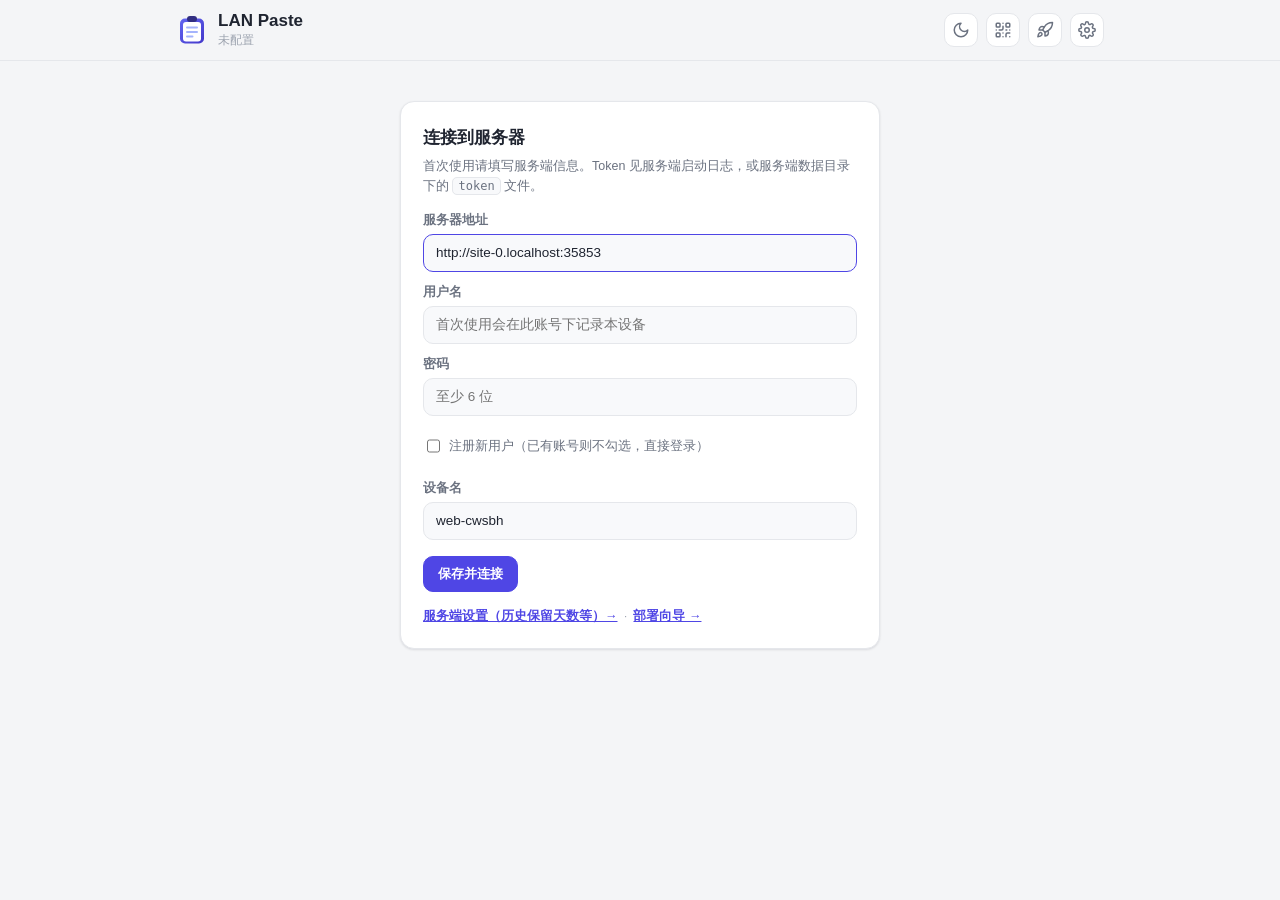
==== server/web/index.html @ 65677510 "LAN Paste v0.4.3：局域网剪贴板同步工具 服务端：Go 单二进制，REST + WebSocket 实时推送，内存/PostgreSQL/MySQL 三存储， 内嵌网页端（历史流 / 部" ====
<!doctype html>
<html lang="zh-CN">
<head>
  <meta charset="utf-8">
  <meta name="viewport" content="width=device-width, initial-scale=1, viewport-fit=cover">
  <title>LAN Paste — 局域网剪贴板同步</title>
  <meta name="description" content="LAN Paste Web 前端：局域网内跨设备剪贴板同步（兜底 UI + PWA）">
  <meta name="theme-color" content="#4f46e5">
  <link rel="icon" href="icon.svg" type="image/svg+xml">
  <link rel="apple-touch-icon" href="icon.svg">
  <link rel="manifest" href="manifest.webmanifest">
  <meta name="apple-mobile-web-app-capable" content="yes">
  <meta name="apple-mobile-web-app-title" content="LAN Paste">
  <meta name="apple-mobile-web-app-status-bar-style" content="default">
  <link rel="stylesheet" href="style.css">
  <script>
    // 主题预置：在样式渲染前确定深浅色，避免深色用户看到白屏闪烁
    (function () {
      try {
        var t = localStorage.getItem('lanpaste.theme');
        if (t !== 'light' && t !== 'dark') {
          t = matchMedia('(prefers-color-scheme: dark)').matches ? 'dark' : 'light';
        }
        document.documentElement.setAttribute('data-theme', t);
      } catch (e) { /* ignore */ }
    })();
  </script>
  <script type="module" src="app.js"></script>
</head>
<body>
  <header class="topbar">
    <div class="topbar-inner">
      <div class="brand">
        <img class="brand-icon" src="icon.svg" alt="">
        <div class="brand-text">
          <h1>LAN Paste</h1>
          <p id="deviceLabel" title="">未配置</p>
        </div>
      </div>
      <div class="topbar-actions">
        <span id="connPill" class="pill pill-offline" hidden><i class="dot"></i><span id="connText">已断开</span></span>
        <button id="themeBtn" class="icon-btn" type="button" title="切换深色 / 浅色" aria-label="切换主题">
          <svg class="i-moon" viewBox="0 0 24 24" fill="none" stroke="currentColor" stroke-width="2" stroke-linecap="round" stroke-linejoin="round" aria-hidden="true"><path d="M12 3a6 6 0 0 0 9 9 9 9 0 1 1-9-9Z"/></svg>
          <svg class="i-sun" viewBox="0 0 24 24" fill="none" stroke="currentColor" stroke-width="2" stroke-linecap="round" stroke-linejoin="round" aria-hidden="true"><circle cx="12" cy="12" r="4"/><path d="M12 2v2M12 20v2m-7.07-15.07 1.41 1.41m11.32 11.32 1.41 1.41M2 12h2m16 0h2M4.93 19.07l1.41-1.41M17.66 6.34l1.41-1.41"/></svg>
        </button>
        <button id="qrBtn" class="icon-btn" type="button" title="手机扫码接入(二维码含地址与 Token)" aria-label="手机扫码接入">
          <svg viewBox="0 0 24 24" fill="none" stroke="currentColor" stroke-width="2" stroke-linecap="round" stroke-linejoin="round" aria-hidden="true"><rect width="5" height="5" x="3" y="3" rx="1"/><rect width="5" height="5" x="16" y="3" rx="1"/><rect width="5" height="5" x="3" y="16" rx="1"/><path d="M21 16h-3a2 2 0 0 0-2 2v3"/><path d="M21 21h.01"/><path d="M12 7v3a2 2 0 0 1-2 2H7"/><path d="M3 12h.01"/><path d="M12 3h.01"/><path d="M12 16h.01"/><path d="M16 12h1"/><path d="M21 12h.01"/><path d="M12 21h.01"/></svg>
        </button>
        <button id="wizardBtn" class="icon-btn" type="button" title="服务器部署向导（存储 / 端口 / Token）" aria-label="部署向导">
          <svg viewBox="0 0 24 24" fill="none" stroke="currentColor" stroke-width="2" stroke-linecap="round" stroke-linejoin="round" aria-hidden="true"><path d="M4.5 16c-1.5 1.26-2 5-2 5s3.74-.5 5-2c.71-.84.7-2.13-.09-2.91a2.18 2.18 0 0 0-2.91-.09z"/><path d="m12 15-3-3a22 22 0 0 1 2-3.95A12.88 12.88 0 0 1 22 2c0 2.72-.78 7.5-6 11a22.35 22.35 0 0 1-4 2z"/><path d="M9 12H4s.55-3.03 2-4c1.62-1.08 5 0 5 0"/><path d="M12 15v5s3.03-.55 4-2c1.08-1.62 0-5 0-5"/></svg>
        </button>
        <button id="settingsBtn" class="icon-btn" type="button" title="本机设置（服务器地址 / Token / 设备名）" aria-label="设置">
          <svg viewBox="0 0 24 24" fill="none" stroke="currentColor" stroke-width="2" stroke-linecap="round" stroke-linejoin="round" aria-hidden="true"><circle cx="12" cy="12" r="3"/><path d="M19.4 15a1.65 1.65 0 0 0 .33 1.82l.06.06a2 2 0 1 1-2.83 2.83l-.06-.06a1.65 1.65 0 0 0-1.82-.33 1.65 1.65 0 0 0-1 1.51V21a2 2 0 1 1-4 0v-.09a1.65 1.65 0 0 0-1-1.51 1.65 1.65 0 0 0-1.82.33l-.06.06a2 2 0 1 1-2.83-2.83l.06-.06a1.65 1.65 0 0 0 .33-1.82 1.65 1.65 0 0 0-1.51-1H3a2 2 0 1 1 0-4h.09a1.65 1.65 0 0 0 1.51-1 1.65 1.65 0 0 0-.33-1.82l-.06-.06a2 2 0 1 1 2.83-2.83l.06.06a1.65 1.65 0 0 0 1.82.33h.01a1.65 1.65 0 0 0 1-1.51V3a2 2 0 1 1 4 0v.09a1.65 1.65 0 0 0 1 1.51h.01a1.65 1.65 0 0 0 1.82-.33l.06-.06a2 2 0 1 1 2.83 2.83l-.06.06a1.65 1.65 0 0 0-.33 1.82v.01a1.65 1.65 0 0 0 1.51 1H21a2 2 0 1 1 0 4h-.09a1.65 1.65 0 0 0-1.51 1z"/></svg>
        </button>
      </div>
    </div>
  </header>

  <div id="statusBar" class="statusbar" hidden><span id="statusText"></span></div>

  <main class="container">
    <!-- 首次访问 / 修改配置（本机连接信息） -->
    <section id="setupCard" class="card setup" hidden>
      <h2>连接到服务器</h2>
      <p class="hint">首次使用请填写服务端信息。Token 见服务端启动日志，或服务端数据目录下的 <code>token</code> 文件。</p>
      <form id="setupForm" novalidate>
        <label for="serverInput">服务器地址</label>
        <input id="serverInput" type="text" inputmode="url" autocomplete="off" spellcheck="false" placeholder="http://192.168.1.10:8080">
        <label for="usernameInput">用户名</label>
        <input id="usernameInput" type="text" autocomplete="username" spellcheck="false" placeholder="首次使用会在此账号下记录本设备">
        <label for="passwordInput">密码</label>
        <input id="passwordInput" type="password" autocomplete="current-password" placeholder="至少 6 位">
        <label style="display:flex;align-items:center;gap:6px;font-weight:500;margin-top:8px">
          <input id="registerCheck" type="checkbox" style="width:auto;accent-color:var(--accent)">
          注册新用户（已有账号则不勾选，直接登录）
        </label>
        <label for="deviceInput">设备名</label>
        <input id="deviceInput" type="text" maxlength="32" autocomplete="off" spellcheck="false">
        <p id="setupError" class="error" hidden></p>
        <div class="form-actions">
          <button type="submit" class="btn primary" id="saveConnectBtn">保存并连接</button>
          <button type="button" id="cancelSetup" class="btn ghost" hidden>取消</button>
        </div>
        <p class="fine">
          <a class="linklike" id="srvSettingsLink" href="settings.html">服务端设置（历史保留天数等）→</a>
          &nbsp;·&nbsp;
          <a class="linklike" href="setup.html">部署向导 →</a>
        </p>
      </form>
    </section>

    <!-- 主界面 -->
    <section id="mainUI" hidden>
      <section class="card composer">
        <label class="composer-label" for="editor">输入文本，同步到局域网其他设备；图片可直接粘贴</label>
        <textarea id="editor" autofocus autocapitalize="off" spellcheck="false" placeholder="在这里输入文本，然后点「同步」；&#10;在页面任意位置按 Ctrl / ⌘ + V，可直接上传文本或图片。"></textarea>
        <div class="composer-foot">
          <span class="kbd-hint"><kbd>Ctrl / ⌘</kbd>+<kbd>Enter</kbd> 同步 · <kbd>Ctrl / ⌘</kbd>+<kbd>V</kbd> 直接上传文本或图片</span>
          <button id="syncBtn" class="btn primary" type="button">同步</button>
        </div>
      </section>

      <section class="toolbar">
        <div class="seg" id="seg">
          <button type="button" data-f="all" class="active">全部<b id="cAll"></b></button>
          <button type="button" data-f="text">文本<b id="cText"></b></button>
          <button type="button" data-f="image">图片<b id="cImg"></b></button>
        </div>
        <div class="search">
          <svg viewBox="0 0 24 24" fill="none" stroke="currentColor" stroke-width="2" stroke-linecap="round" aria-hidden="true"><circle cx="11" cy="11" r="8"/><path d="m21 21-4.3-4.3"/></svg>
          <input id="searchInput" type="search" placeholder="搜索剪贴板历史…" autocomplete="off">
        </div>
        <button id="refreshBtn" class="icon-btn" type="button" title="刷新列表" aria-label="刷新列表">
          <svg viewBox="0 0 24 24" fill="none" stroke="currentColor" stroke-width="2" stroke-linecap="round" stroke-linejoin="round" aria-hidden="true"><polyline points="23 4 23 10 17 10"/><path d="M20.49 15a9 9 0 1 1-2.12-9.36L23 10"/></svg>
        </button>
      </section>

      <div id="listLoading" class="loading" hidden>加载中…</div>
      <div id="emptyHint" class="empty" hidden>
        <svg viewBox="0 0 24 24" fill="none" stroke="currentColor" stroke-width="1.6" stroke-linecap="round" stroke-linejoin="round" aria-hidden="true"><path d="M22 12h-6l-2 3h-4l-2-3H2"/><path d="M5.45 5.11 2 12v6a2 2 0 0 0 2 2h16a2 2 0 0 0 2-2v-6l-3.45-6.89A2 2 0 0 0 16.76 4H7.24a2 2 0 0 0-1.79 1.11z"/></svg>
        <p class="empty-title">还没有同步记录</p>
        <p class="empty-desc">在其他设备复制文字或图片，内容会自动出现在这里；<br>也可以用上方输入框发送第一条内容。</p>
      </div>
      <div id="noMatch" class="empty" hidden>
        <svg viewBox="0 0 24 24" fill="none" stroke="currentColor" stroke-width="1.6" stroke-linecap="round" stroke-linejoin="round" aria-hidden="true"><circle cx="11" cy="11" r="8"/><path d="m21 21-4.3-4.3"/><path d="M8 11h6"/></svg>
        <p class="empty-title">没有匹配的内容</p>
        <p class="empty-desc">试试其他关键词，或切换筛选条件。</p>
      </div>
      <div id="groups"></div>
    </section>
  </main>

  <!-- 图片灯箱 -->
  <div id="lightbox" class="lightbox" hidden>
    <figure>
      <img id="lightboxImg" alt="剪贴板图片">
      <figcaption id="lightboxMeta"></figcaption>
    </figure>
  </div>

  <div id="toasts" class="toasts" aria-live="polite"></div>
</body>
</html>
---- server/web/style.css ----
/*
 * style.css — LAN Paste Web v2（浅色 / 深色双主题、系统字体栈、圆角卡片、移动端优先）
 * 同一份样式供 index.html（主界面）与 setup.html（部署向导）共用。
 */

:root {
  --bg: #f4f5f7;
  --card: #ffffff;
  --card-2: #f8f9fb;
  --border: #e5e7eb;
  --text: #1f2430;
  --text-2: #6b7280;
  --text-3: #9ca3af;
  --accent: #4f46e5;
  --accent-hover: #4338ca;
  --accent-soft: #eef2ff;
  --on-accent: #ffffff;
  --danger: #dc2626;
  --ok: #059669;
  --ok-soft: #e7f6f0;
  --warn: #d97706;
  --radius: 14px;
  --shadow: 0 1px 2px rgb(16 24 40 / 0.05), 0 1px 3px rgb(16 24 40 / 0.06);
}

html[data-theme="dark"] {
  --bg: #0f1117;
  --card: #161923;
  --card-2: #1b1f2c;
  --border: #272c3d;
  --text: #e5e7eb;
  --text-2: #9ca3af;
  --text-3: #6b7280;
  --accent: #818cf8;
  --accent-hover: #a5b4fc;
  --accent-soft: rgb(99 102 241 / 0.16);
  --on-accent: #101223;
  --danger: #f87171;
  --ok: #34d399;
  --ok-soft: rgb(52 211 153 / 0.14);
  --warn: #fbbf24;
  --shadow: 0 1px 2px rgb(0 0 0 / 0.4), 0 2px 6px rgb(0 0 0 / 0.35);
}

* { box-sizing: border-box; }

/* hidden 属性必须无条件生效：防止 .lightbox{display:grid}、.pill{display:inline-flex}
   这类显式 display 覆盖 UA 样式，导致本应隐藏的遮罩/元素常驻显示 */
[hidden] { display: none !important; }

body {
  margin: 0;
  font-family: -apple-system, BlinkMacSystemFont, "Segoe UI", "PingFang SC",
    "Hiragino Sans GB", "Microsoft YaHei", "Noto Sans CJK SC", sans-serif;
  background: var(--bg);
  color: var(--text);
  font-size: 15px;
  line-height: 1.6;
  -webkit-font-smoothing: antialiased;
  transition: background 0.25s, color 0.25s;
}

button { font-family: inherit; cursor: pointer; }
:focus-visible { outline: 2px solid var(--accent); outline-offset: 2px; }
::selection { background: var(--accent-soft); }

.container { max-width: 960px; margin: 0 auto; padding: 0 16px 40px; }
.card {
  background: var(--card);
  border: 1px solid var(--border);
  border-radius: var(--radius);
  box-shadow: var(--shadow);
}
.hidden { display: none !important; }

/* ------------------------------------------------------------------ 按钮 */

.btn {
  display: inline-flex;
  align-items: center;
  gap: 6px;
  padding: 8px 14px;
  border-radius: 10px;
  border: 1px solid var(--border);
  background: var(--card-2);
  color: var(--text);
  font-size: 13px;
  font-weight: 600;
  transition: border-color 0.15s, color 0.15s, background 0.15s;
}
.btn:hover { border-color: var(--accent); color: var(--accent); }
.btn.primary {
  background: var(--accent);
  border-color: var(--accent);
  color: var(--on-accent);
}
.btn.primary:hover { background: var(--accent-hover); border-color: var(--accent-hover); color: var(--on-accent); }
.btn.ghost { background: transparent; }
.btn.ok { border-color: var(--ok); color: var(--ok); }

.icon-btn {
  width: 34px;
  height: 34px;
  flex: none;
  display: grid;
  place-items: center;
  border-radius: 10px;
  border: 1px solid var(--border);
  background: var(--card);
  color: var(--text-2);
  transition: border-color 0.15s, color 0.15s;
}
.icon-btn:hover { color: var(--accent); border-color: var(--accent); }
.icon-btn svg { width: 18px; height: 18px; }
.icon-btn.sm { width: 29px; height: 29px; border-radius: 8px; }
.icon-btn.sm svg { width: 15px; height: 15px; }
.icon-btn.danger:hover { color: var(--danger); border-color: var(--danger); }
.icon-btn.pinned { color: var(--accent); border-color: var(--accent); background: var(--accent-soft); }
html[data-theme="light"] .i-sun { display: none; }
html[data-theme="dark"] .i-moon { display: none; }

/* ------------------------------------------------------------------ 顶栏 */

.topbar {
  position: sticky;
  top: 0;
  z-index: 20;
  border-bottom: 1px solid var(--border);
  background: var(--bg);
  backdrop-filter: blur(8px);
  -webkit-backdrop-filter: blur(8px);
}
.topbar-inner {
  max-width: 960px;
  margin: 0 auto;
  padding: 10px 16px;
  display: flex;
  align-items: center;
  gap: 10px;
}
.brand { display: flex; align-items: center; gap: 10px; min-width: 0; }
.brand-icon { width: 32px; height: 32px; flex: none; }
.brand-text { min-width: 0; }
.brand-text h1 { margin: 0; font-size: 17px; line-height: 1.25; }
.brand-text p {
  margin: 0;
  font-size: 12px;
  color: var(--text-3);
  white-space: nowrap;
  overflow: hidden;
  text-overflow: ellipsis;
}
.topbar-actions { margin-left: auto; display: flex; align-items: center; gap: 8px; }

/* 连接状态胶囊 */
.pill {
  display: inline-flex;
  align-items: center;
  gap: 6px;
  padding: 4px 10px;
  border-radius: 999px;
  font-size: 12px;
  font-weight: 600;
  white-space: nowrap;
}
.pill .dot { width: 7px; height: 7px; border-radius: 50%; flex: none; }
.pill-online { background: var(--ok-soft); color: var(--ok); }
.pill-online .dot { background: var(--ok); animation: pulse 2.2s infinite; }
.pill-connecting { background: var(--accent-soft); color: var(--accent); }
.pill-connecting .dot { background: var(--accent); animation: pulse 1.2s infinite; }
.pill-offline { background: rgb(220 38 38 / 0.1); color: var(--danger); }
.pill-offline .dot { background: var(--danger); }
@keyframes pulse {
  0% { box-shadow: 0 0 0 0 rgb(16 185 129 / 0.45); }
  70% { box-shadow: 0 0 0 6px rgb(16 185 129 / 0); }
  100% { box-shadow: 0 0 0 0 rgb(16 185 129 / 0); }
}

/* 断线状态条 */
.statusbar {
  position: sticky;
  top: 57px;
  z-index: 15;
  background: rgb(220 38 38 / 0.08);
  color: var(--danger);
  border-bottom: 1px solid rgb(220 38 38 / 0.2);
  text-align: center;
  font-size: 12.5px;
  padding: 7px 14px;
}

/* ------------------------------------------------------------------ 输入区 */

.composer { margin-top: 18px; padding: 14px 16px; }
.composer-label { display: block; font-size: 12.5px; font-weight: 600; color: var(--text-2); margin-bottom: 6px; }
.composer textarea {
  width: 100%;
  min-height: 74px;
  resize: vertical;
  border: 0;
  background: transparent;
  color: var(--text);
  font: inherit;
  font-size: 14px;
  line-height: 1.6;
  outline: none;
}
.composer-foot {
  display: flex;
  align-items: center;
  justify-content: space-between;
  gap: 10px;
  margin-top: 6px;
}
.kbd-hint { font-size: 12px; color: var(--text-3); }
.kbd-hint kbd {
  font: 11px/1 ui-monospace, Menlo, monospace;
  border: 1px solid var(--border);
  border-bottom-width: 2px;
  border-radius: 5px;
  padding: 2px 5px;
  background: var(--card-2);
  color: var(--text-2);
}

/* ------------------------------------------------------------------ 工具条 */

.toolbar { display: flex; align-items: center; gap: 10px; margin: 18px 0 4px; flex-wrap: wrap; }
.seg {
  display: flex;
  gap: 2px;
  padding: 3px;
  border: 1px solid var(--border);
  border-radius: 11px;
  background: var(--card);
}
.seg button {
  border: 0;
  background: transparent;
  border-radius: 8px;
  padding: 6px 13px;
  font-size: 13px;
  font-weight: 600;
  color: var(--text-2);
}
.seg button.active { background: var(--accent-soft); color: var(--accent); }
.seg b { font-size: 11.5px; opacity: 0.7; margin-left: 2px; font-weight: 700; }
.search {
  margin-left: auto;
  display: flex;
  align-items: center;
  gap: 8px;
  width: 230px;
  height: 38px;
  padding: 0 12px;
  border: 1px solid var(--border);
  border-radius: 11px;
  background: var(--card);
  color: var(--text-3);
}
.search svg { width: 15px; height: 15px; flex: none; }
.search input {
  flex: 1;
  min-width: 0;
  border: 0;
  background: none;
  outline: none;
  color: var(--text);
  font-size: 13px;
}

/* ------------------------------------------------------------------ 分组 */

.day {
  display: flex;
  align-items: center;
  gap: 10px;
  margin: 20px 0 12px;
  font-size: 12.5px;
  font-weight: 700;
  color: var(--text-3);
}
.day::after { content: ""; flex: 1; height: 1px; background: var(--border); }
.day svg { width: 13px; height: 13px; flex: none; }
.day.pin { color: var(--accent); }

.grid { display: grid; grid-template-columns: repeat(auto-fill, minmax(330px, 1fr)); gap: 14px; }

/* ------------------------------------------------------------------ 剪贴卡片 */

.clip {
  display: flex;
  flex-direction: column;
  gap: 9px;
  background: var(--card);
  border: 1px solid var(--border);
  border-radius: var(--radius);
  padding: 12px 14px;
  box-shadow: var(--shadow);
  transition: border-color 0.15s;
}
.clip:hover { border-color: var(--text-3); }

.clip-head { display: flex; align-items: center; gap: 8px; font-size: 12px; color: var(--text-2); min-width: 0; }
.badge {
  flex: none;
  font-size: 11px;
  font-weight: 700;
  padding: 2px 8px;
  border-radius: 6px;
  color: var(--text-2);
  background: var(--card-2);
  border: 1px solid var(--border);
}
.badge.t-code { color: #8b5cf6; background: rgb(139 92 246 / 0.12); border-color: transparent; }
.badge.t-link { color: #0ea5e9; background: rgb(14 165 233 / 0.12); border-color: transparent; }
.badge.t-color { color: #ec4899; background: rgb(236 72 153 / 0.12); border-color: transparent; }
.badge.t-image { color: #f59e0b; background: rgb(245 158 11 / 0.13); border-color: transparent; }

.clip-device { display: inline-flex; align-items: center; gap: 5px; min-width: 0; overflow: hidden; white-space: nowrap; }
.clip-device i {
  width: 8px;
  height: 8px;
  border-radius: 2.5px;
  flex: none;
  background: hsl(var(--h, 220) 70% 55%);
}
.clip-device .self-tag {
  flex: none;
  font-size: 10px;
  font-weight: 700;
  color: var(--accent);
  background: var(--accent-soft);
  border-radius: 5px;
  padding: 0 5px;
  line-height: 16px;
}
.clip-time { margin-left: auto; flex: none; color: var(--text-3); }

.clip-text {
  margin: 0;
  font-size: 13.5px;
  line-height: 1.65;
  white-space: pre-wrap;
  word-break: break-word;
  position: relative;
  font-family: inherit;
}
.clip-text.clamp { max-height: 176px; overflow: hidden; }
.clip-text.clamp::after {
  content: "";
  position: absolute;
  left: 0;
  right: 0;
  bottom: 0;
  height: 44px;
  background: linear-gradient(180deg, transparent, var(--card));
}
.expand-btn {
  align-self: flex-start;
  border: 0;
  background: none;
  padding: 0;
  font-size: 12px;
  font-weight: 700;
  color: var(--accent);
}

.clip-code {
  margin: 0;
  padding: 10px 12px;
  overflow-x: auto;
  background: var(--card-2);
  border: 1px solid var(--border);
  border-radius: 10px;
  font: 12.5px/1.6 ui-monospace, SFMono-Regular, Menlo, Consolas, monospace;
  white-space: pre;
  color: var(--text);
}
.clip-link {
  color: var(--accent);
  text-decoration: none;
  font-size: 13.5px;
  word-break: break-all;
}
.clip-link:hover { text-decoration: underline; }
.link-host { display: flex; align-items: center; gap: 6px; font-size: 12px; color: var(--text-3); }
.link-host svg { width: 13px; height: 13px; flex: none; }
.link-desc { font-size: 12.5px; color: var(--text-2); }
.swatch { display: flex; align-items: center; gap: 10px; }
.swatch .chip { width: 46px; height: 46px; border-radius: 10px; border: 1px solid var(--border); flex: none; }
.swatch code { font: 13px ui-monospace, Menlo, monospace; color: var(--text-2); }

.clip-thumb {
  margin: 0 -2px;
  border-radius: 10px;
  overflow: hidden;
  border: 1px solid var(--border);
  background: var(--card-2);
  cursor: zoom-in;
  min-height: 60px;
  display: grid;
  place-items: center;
  color: var(--text-3);
  font-size: 12px;
}
.clip-thumb img { display: block; width: 100%; max-height: 210px; object-fit: cover; }
.clip-thumb.failed { cursor: default; padding: 14px; }

.clip-meta { display: flex; align-items: center; gap: 6px; font-size: 12px; color: var(--text-3); flex-wrap: wrap; }
.clip-meta svg { width: 13px; height: 13px; flex: none; }

.clip-actions { display: flex; align-items: center; gap: 6px; margin-top: auto; }
.clip-actions .spacer { flex: 1; }
.clip-actions .btn { padding: 6px 12px; font-size: 12.5px; }

/* ------------------------------------------------------------------ 空状态 / 加载 */

.empty { text-align: center; padding: 64px 16px; color: var(--text-3); }
.empty svg { width: 46px; height: 46px; opacity: 0.55; }
.empty p { margin: 10px 0 2px; font-weight: 600; color: var(--text-2); }
.empty .empty-title { font-size: 15px; }
.empty .empty-desc { font-size: 12.5px; font-weight: 400; }
.loading { text-align: center; color: var(--text-3); font-size: 13px; padding: 24px 0; }

/* ------------------------------------------------------------------ 设置卡片 / 表单 */

.setup { margin-top: 40px; padding: 22px; max-width: 480px; margin-left: auto; margin-right: auto; }
.setup h2 { margin: 0 0 4px; font-size: 17px; }
.hint { font-size: 12.5px; color: var(--text-2); margin: 2px 0 14px; }
.hint code {
  font: 12px ui-monospace, Menlo, monospace;
  background: var(--card-2);
  border: 1px solid var(--border);
  border-radius: 5px;
  padding: 1px 5px;
}
.setup label, .form label { display: block; font-size: 12.5px; font-weight: 600; color: var(--text-2); margin: 10px 0 4px; }
.setup input, .form input, .form select {
  width: 100%;
  height: 38px;
  padding: 0 12px;
  border: 1px solid var(--border);
  border-radius: 10px;
  background: var(--card-2);
  color: var(--text);
  font-size: 13.5px;
  outline: none;
}
.setup input:focus, .form input:focus, .form select:focus { border-color: var(--accent); }
.form-actions { display: flex; gap: 8px; margin-top: 16px; }
.error { color: var(--danger); font-size: 12.5px; margin: 10px 0 0; }
.fine { margin: 14px 0 0; font-size: 11.5px; color: var(--text-3); }

/* ------------------------------------------------------------------ 向导页（setup.html） */

.wizard-wrap { max-width: 560px; margin: 0 auto; padding: 28px 16px 60px; }
.wizard-head { display: flex; align-items: center; gap: 12px; margin-bottom: 6px; }
.wizard-head img { width: 38px; height: 38px; }
.wizard-head h1 { margin: 0; font-size: 19px; }
.wizard-sub { font-size: 13px; color: var(--text-2); margin: 0 0 20px; }
.wizard .card { padding: 20px; margin-bottom: 14px; }
.wizard h2 { margin: 0 0 12px; font-size: 15px; }
.store-opts { display: grid; gap: 10px; }
.store-opt {
  display: flex;
  gap: 12px;
  align-items: flex-start;
  padding: 12px 14px;
  border: 1.5px solid var(--border);
  border-radius: 12px;
  cursor: pointer;
  transition: border-color 0.15s, background 0.15s;
}
.store-opt:hover { border-color: var(--text-3); }
.store-opt.active { border-color: var(--accent); background: var(--accent-soft); }
.store-opt input { width: auto; margin-top: 4px; accent-color: var(--accent); }
.store-opt .t { font-weight: 700; font-size: 14px; }
.store-opt .d { font-size: 12px; color: var(--text-2); }
.token-row { display: flex; gap: 8px; align-items: center; }
.token-row code {
  flex: 1;
  min-width: 0;
  font: 12px ui-monospace, Menlo, monospace;
  background: var(--card-2);
  border: 1px solid var(--border);
  border-radius: 8px;
  padding: 8px 10px;
  word-break: break-all;
}
.wizard-result { font-size: 13px; margin-top: 10px; }
.wizard-result.ok { color: var(--ok); }
.wizard-result.err { color: var(--danger); word-break: break-all; }
.wizard-actions { display: flex; gap: 8px; flex-wrap: wrap; margin-top: 8px; }
.skip-row { text-align: center; margin-top: 16px; }
.linklike { border: 0; background: none; color: var(--accent); font-size: 12.5px; font-weight: 600; padding: 0; }
.linklike:hover { text-decoration: underline; }

/* ------------------------------------------------------------------ 灯箱 / Toast */

.lightbox {
  position: fixed;
  inset: 0;
  z-index: 70;
  display: grid;
  place-items: center;
  padding: 18px;
  cursor: zoom-out;
  background: rgb(8 10 16 / 0.82);
  backdrop-filter: blur(4px);
  -webkit-backdrop-filter: blur(4px);
}
.lightbox figure { margin: 0; max-width: 100%; }
.lightbox img {
  max-width: 92vw;
  max-height: 78vh;
  border-radius: 12px;
  box-shadow: 0 20px 60px rgb(0 0 0 / 0.5);
  display: block;
  margin: 0 auto;
}
.lightbox figcaption { text-align: center; color: #cbd5e1; font-size: 12.5px; margin-top: 10px; }

.toasts {
  position: fixed;
  left: 50%;
  bottom: 24px;
  transform: translateX(-50%);
  z-index: 90;
  display: flex;
  flex-direction: column;
  align-items: center;
  gap: 8px;
  pointer-events: none;
  width: max-content;
  max-width: calc(100vw - 32px);
}
.toast {
  background: var(--text);
  color: var(--bg);
  padding: 9px 16px;
  border-radius: 10px;
  font-size: 13px;
  box-shadow: 0 8px 24px rgb(0 0 0 / 0.25);
  opacity: 0;
  transform: translateY(10px);
  transition: opacity 0.25s, transform 0.25s;
  max-width: 100%;
}
.toast.show { opacity: 1; transform: translateY(0); }
.toast-ok { background: var(--ok); color: #fff; }
.toast-warn { background: var(--warn); color: #fff; }
.toast-error { background: var(--danger); color: #fff; }

/* ------------------------------------------------------------------ 移动端 */

@media (max-width: 680px) {
  .grid { grid-template-columns: 1fr; }
  .search { flex: 1; width: auto; margin-left: 0; }
  .conn-addr { display: none; }
  .composer-foot { flex-direction: column-reverse; align-items: stretch; }
  .composer-foot .btn { justify-content: center; }
  .brand-text p { display: none; }
  .topbar-inner { gap: 8px; }
  .icon-btn { width: 32px; height: 32px; }
  /* 手机上扫码自己的屏幕没有意义，隐藏扫码入口 */
  #qrBtn { display: none; }
}
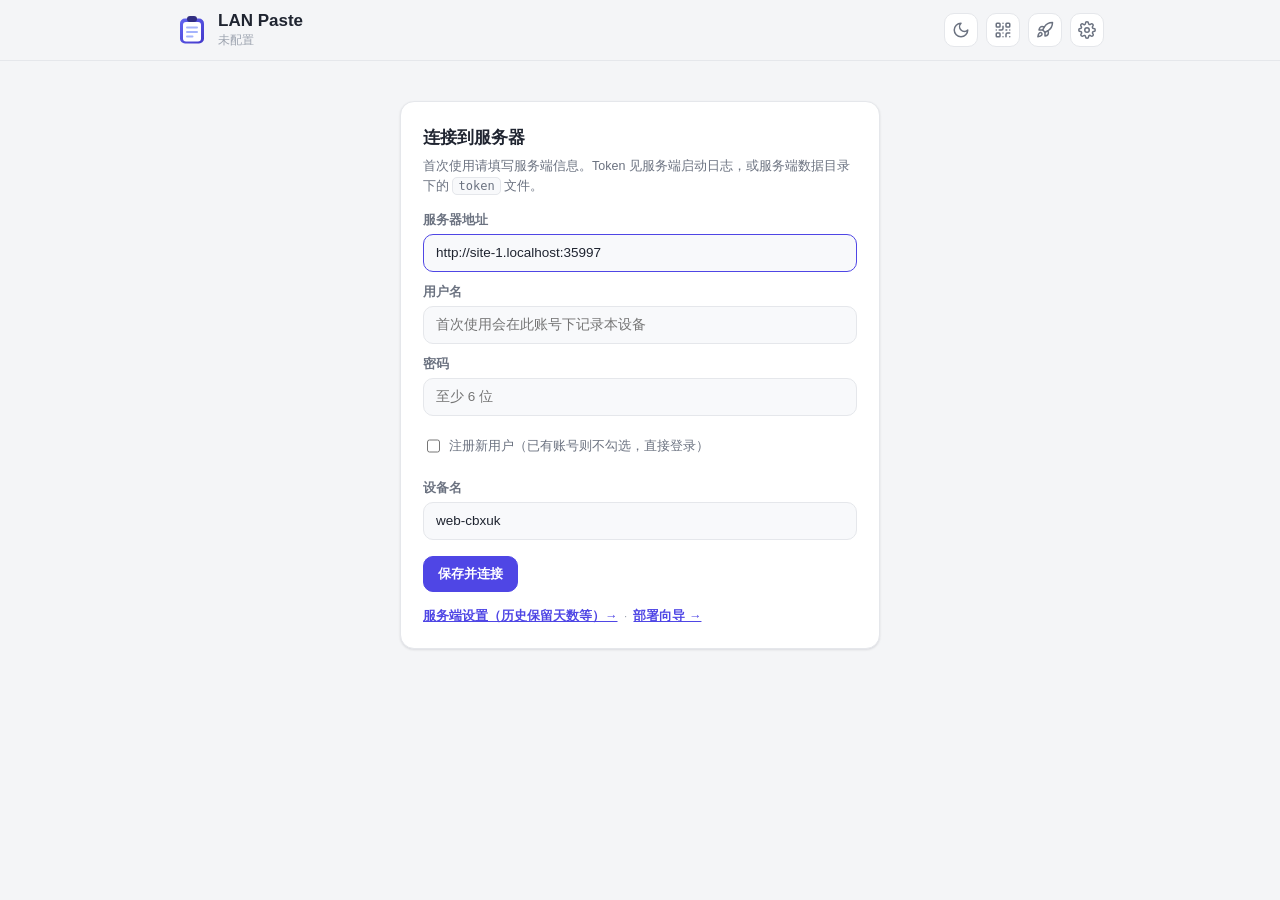
==== commit 533a2224: "fix(web): 移动端不再自动聚焦输入框；触屏设备输入字号 16px 防 iOS 聚焦放大（页面拉伸）" ====
--- a/server/web/index.html
+++ b/server/web/index.html
@@ -93,7 +93,7 @@
     <section id="mainUI" hidden>
       <section class="card composer">
         <label class="composer-label" for="editor">输入文本，同步到局域网其他设备；图片可直接粘贴</label>
-        <textarea id="editor" autofocus autocapitalize="off" spellcheck="false" placeholder="在这里输入文本，然后点「同步」；&#10;在页面任意位置按 Ctrl / ⌘ + V，可直接上传文本或图片。"></textarea>
+        <textarea id="editor" autocapitalize="off" spellcheck="false" placeholder="在这里输入文本，然后点「同步」；&#10;在页面任意位置按 Ctrl / ⌘ + V，可直接上传文本或图片。"></textarea>
         <div class="composer-foot">
           <span class="kbd-hint"><kbd>Ctrl / ⌘</kbd>+<kbd>Enter</kbd> 同步 · <kbd>Ctrl / ⌘</kbd>+<kbd>V</kbd> 直接上传文本或图片</span>
           <button id="syncBtn" class="btn primary" type="button">同步</button>
--- a/server/web/style.css
+++ b/server/web/style.css
@@ -566,3 +566,12 @@
   /* 手机上扫码自己的屏幕没有意义，隐藏扫码入口 */
   #qrBtn { display: none; }
 }
+
+/* ---------------------------------------------------------------------------
+   移动端输入体验
+   iOS Safari：聚焦 font-size < 16px 的输入框会自动放大页面（用户看到的就是
+   「页面被拉伸/放大」，切走再回来还维持放大）。触屏设备统一 16px 免触发。
+   --------------------------------------------------------------------------- */
+@media (pointer: coarse) {
+  input, textarea, select { font-size: 16px !important; }
+}
